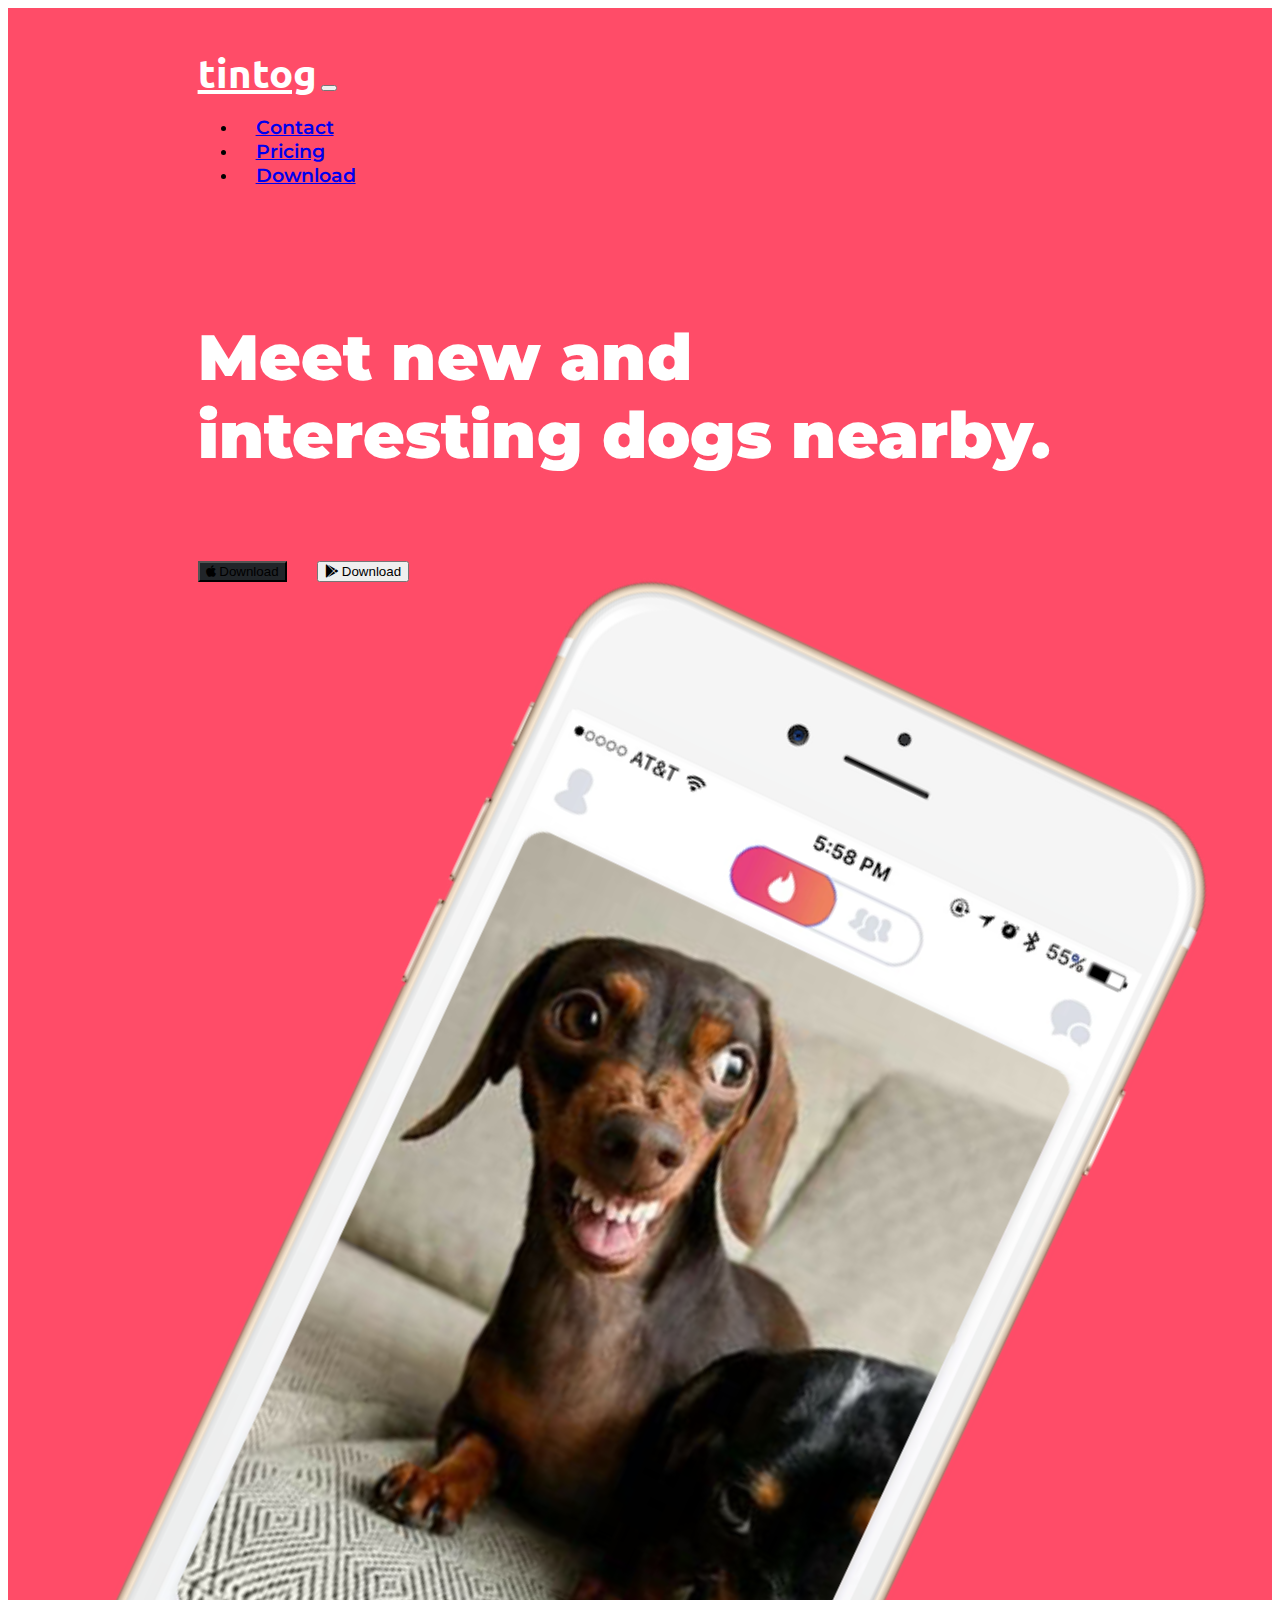
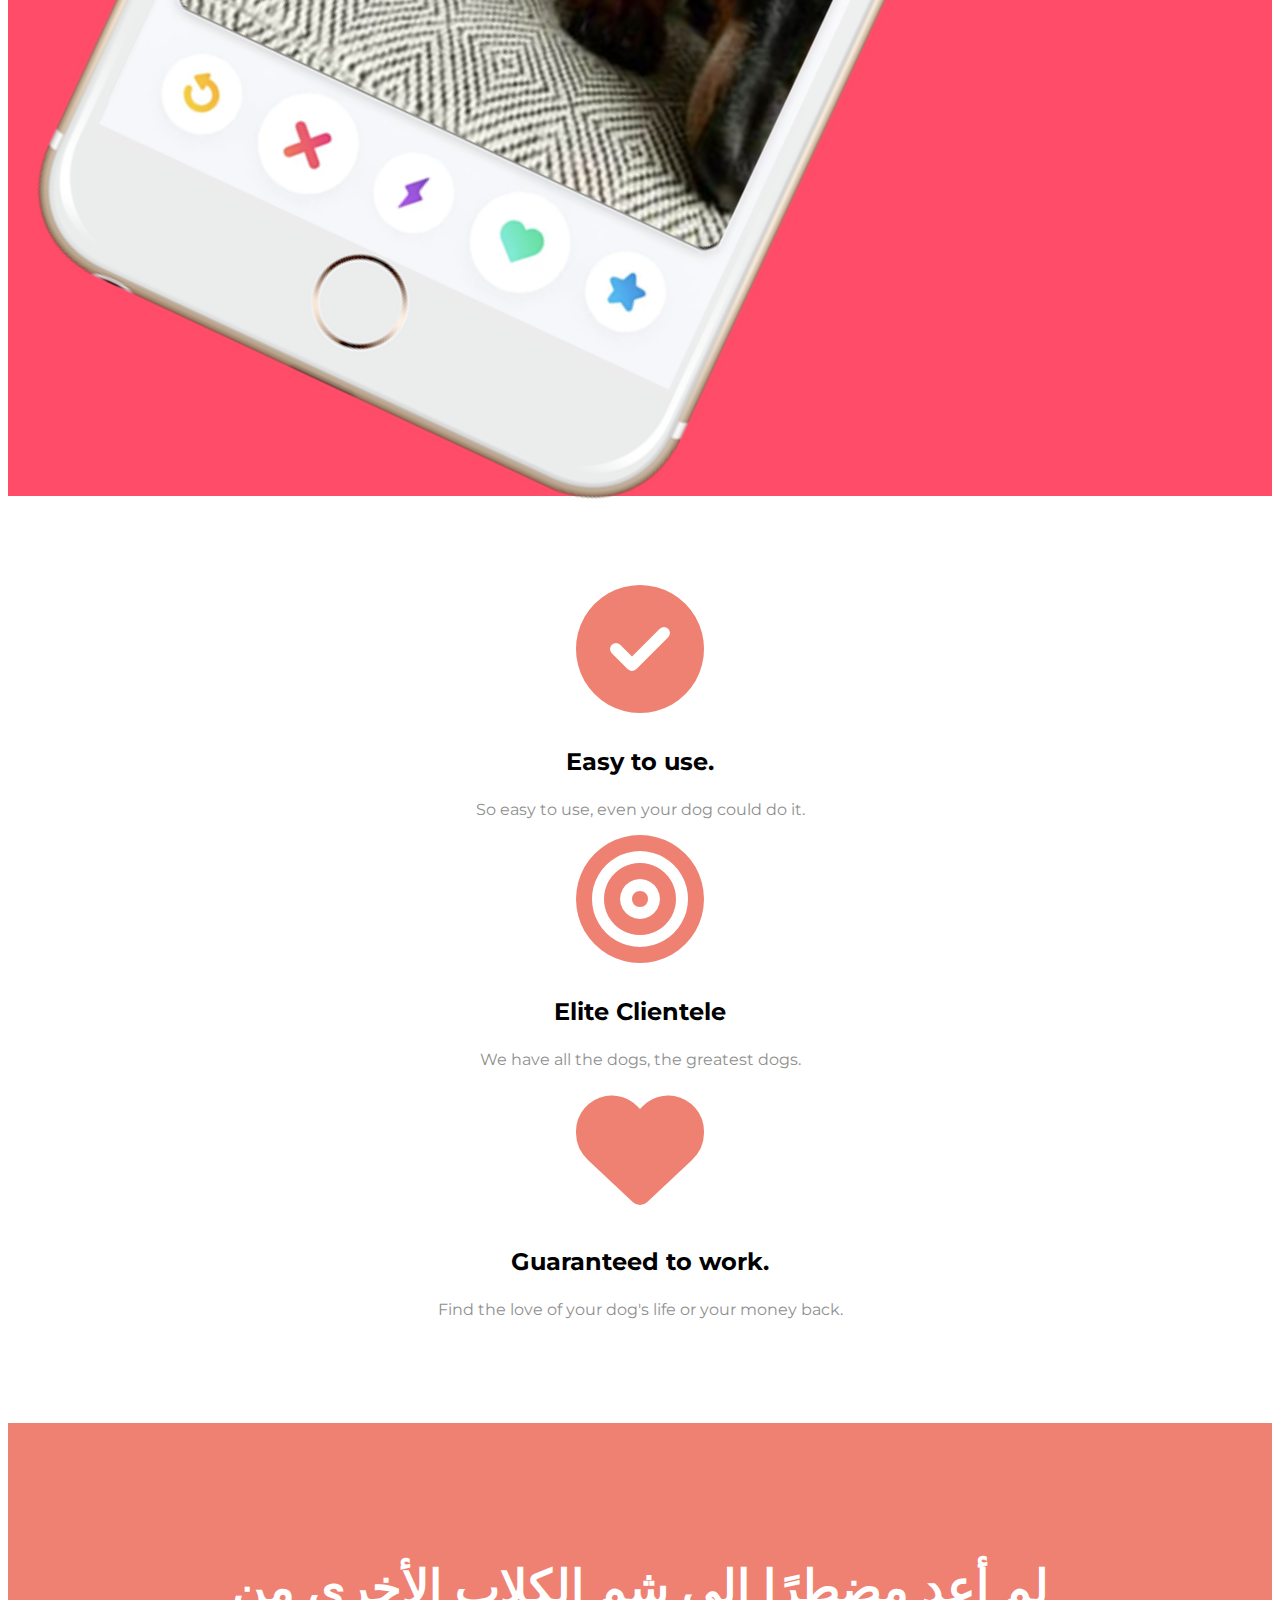
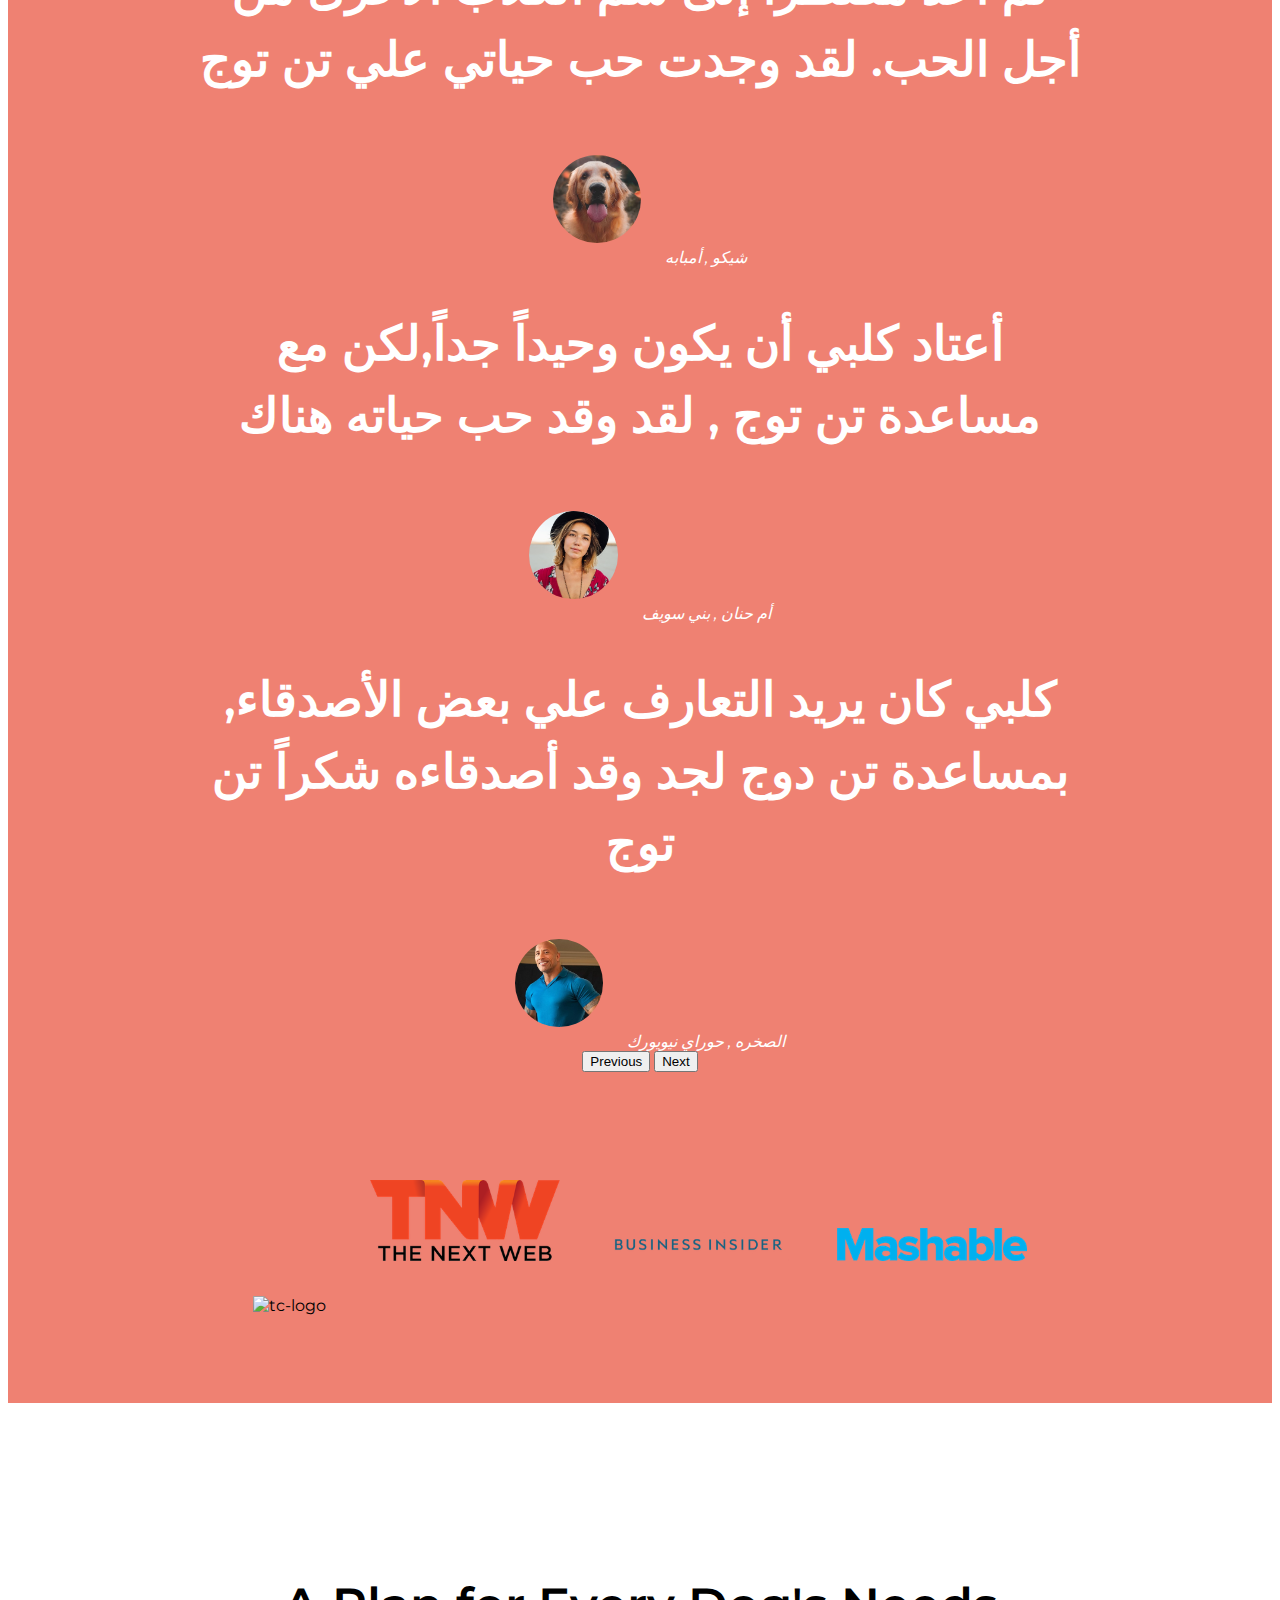
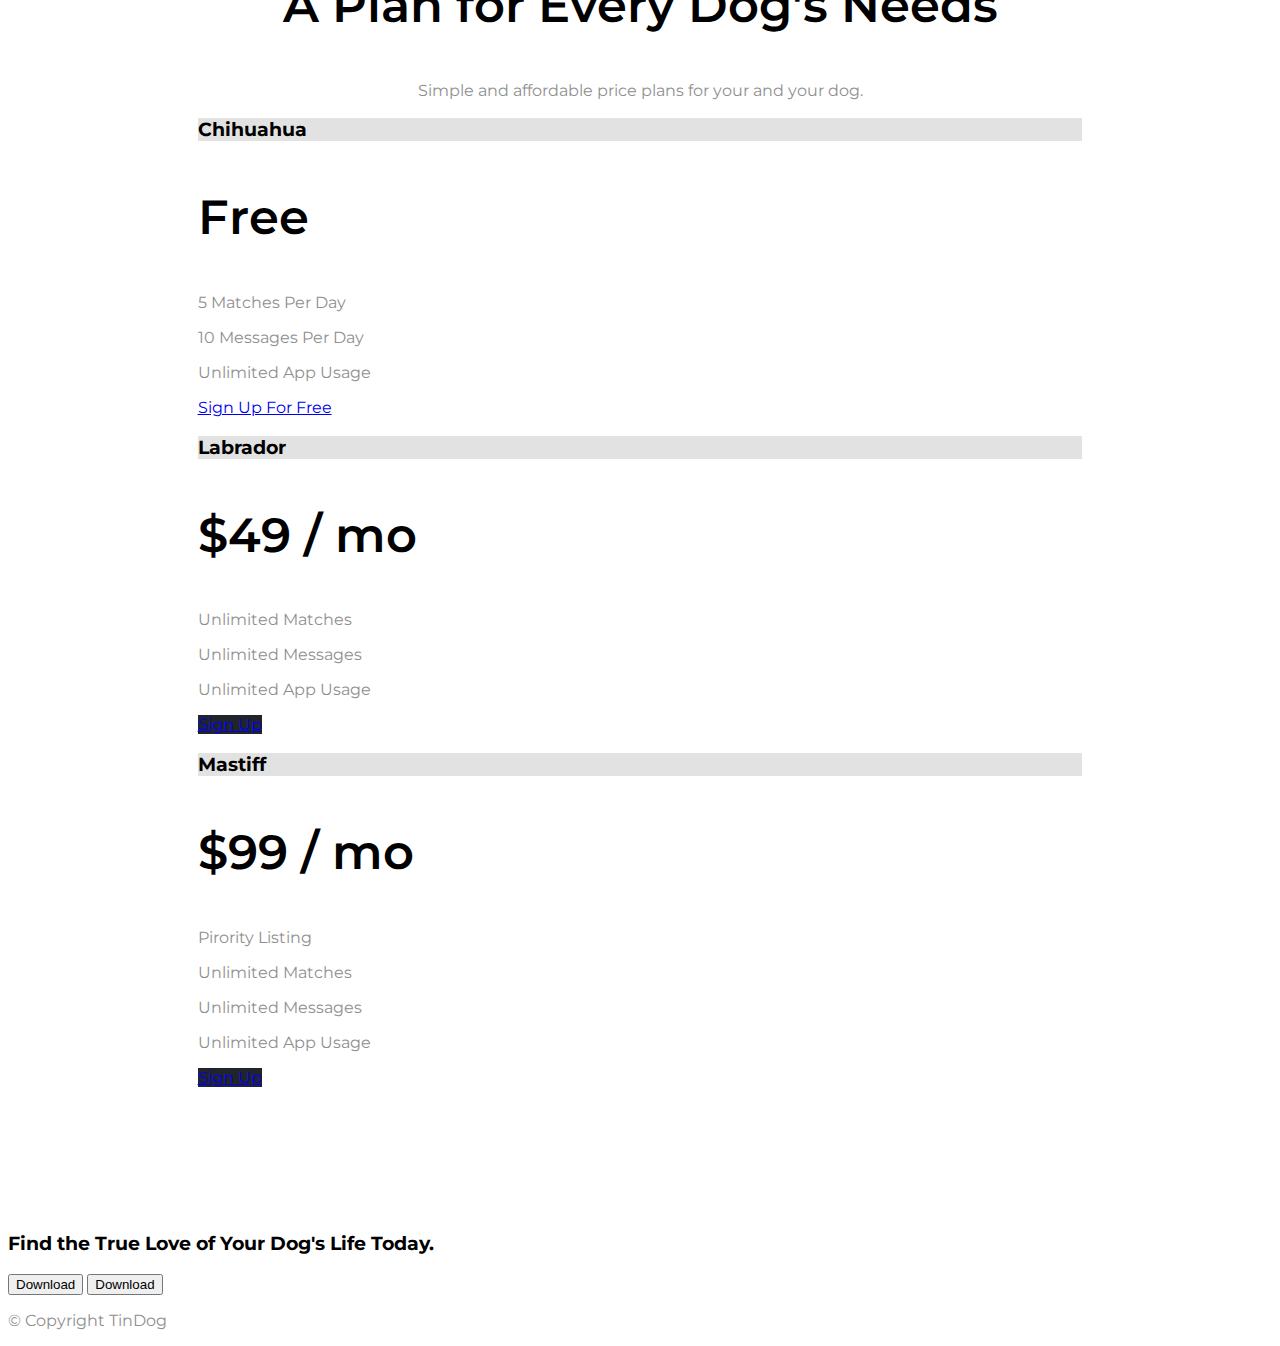
==== index.html @ cb342363 "TinTog-Website-Upload" ====
<!DOCTYPE html>
<html>

    <head>
        <meta charset="utf-8">
        <title>TinTog</title>
        <link rel="stylesheet" href="css/styles.css">
        <script
            src="https://cdn.jsdelivr.net/npm/bootstrap@5.1.3/dist/js/bootstrap.bundle.min.js"
            integrity="sha384-ka7Sk0Gln4gmtz2MlQnikT1wXgYsOg+OMhuP+IlRH9sENBO0LRn5q+8nbTov4+1p"
            crossorigin="anonymous"></script>
        <link rel="preconnect" href="https://fonts.googleapis.com">
        <link
            rel="preconnect"
            href="https://fonts.gstatic.com"
            crossorigin="crossorigin">
        <link
            href="https://fonts.googleapis.com/css2?family=Montserrat:wght@600;700;900&family=Ubuntu:wght@700&display=swap"
            rel="stylesheet">
        <link
            rel="stylesheet"
            href="https://cdnjs.cloudflare.com/ajax/libs/font-awesome/6.1.1/css/all.min.css">
        <link
            href="https://cdn.jsdelivr.net/npm/bootstrap@5.1.3/dist/css/bootstrap.min.css"
            rel="stylesheet"
            integrity="sha384-1BmE4kWBq78iYhFldvKuhfTAU6auU8tT94WrHftjDbrCEXSU1oBoqyl2QvZ6jIW3"
            crossorigin="anonymous">
    </head>

    <body>

        <section id="title">
            <div class="container-fluid">
                <!-- Nav Bar -->
                <nav class="navbar navbar-expand-lg navbar-light">
                    <a class="navbar-brand" href="">tintog</a>
                    <button
                        class="navbar-toggler"
                        type="button"
                        data-bs-toggle="collapse"
                        data-bs-target="#navbarTogglerDemo01"
                        aria-controls="navbarTogglerDemo01"
                        aria-expanded="false"
                        aria-label="Toggle navigation">
                        <span class="navbar-toggler-icon"></span>
                    </button>
                    <div class="collapse navbar-collapse" id="navbarTogglerDemo01">
                        <ul class="navbar-nav ms-auto">
                            <li class="nav-item">
                                <a class="nav-link" href="#testimonials">Contact</a>
                            </li>
                            <li class="nav-item">
                                <a class="nav-link" href="#">Pricing</a>
                            </li>
                            <li class="nav-item">
                                <a class="nav-link" href="#">Download</a>
                            </li>

                        </ul>
                    </div>
                </nav>
                <!-- Title -->

                <div class="row">
                    <div class="col-lg-6">
                        <h1 id="h1-bt">Meet new and interesting dogs nearby.</h1>
                        <button class="btn btn-dark btn-lg download-button" type="button">
                            <i class="fa-brands fa-apple"></i>
                            Download</button>
                        <button class="btn btn-outline-light btn-lg download-button" type="button">
                            <i class="fa-brands fa-google-play"></i>
                            Download</button>
                    </div>
                    <div class="col-lg-4">
                        <img class="iphone-mockup" src="images/iphone6_2.png" alt="iphone-mockup">
                    </div>
                </div>

            </section>
        </div>

        <!-- Features -->

        <section id="features">
            <div class="row">
                <div class="feature-box col-lg-4">
                    <i class="fa-solid fa-circle-check fa-8x"></i>
                    <h3 class="h3-texts">Easy to use.</h3>
                    <p>So easy to use, even your dog could do it.</p>
                </div>

                <div class="feature-box col-lg-4">
                    <i class="fa-solid fa-bullseye fa-8x"></i>
                    <h3 class="h3-texts">Elite Clientele</h3>
                    <p>We have all the dogs, the greatest dogs.</p>
                </div>
                <div class="feature-box col-lg-4">
                    <i class="fa-solid fa-heart fa-8x"></i>
                    <h3 class="h3-texts">Guaranteed to work.</h3>
                    <p>Find the love of your dog's life or your money back.</p>
                </div>

            </div>
        </section>

        <!-- Testimonials -->

        <section id="testimonials">

            <div
                id="carouselExampleSlidesOnly"
                class="carousel slide"
                data-bs-ride="carousel"
                data-bs-interval="3000">
                <div class="carousel-inner">
                    <div class="carousel-item active">
                        <h2 class="testimonials-title">لم أعد مضطرًا إلى شم الكلاب الأخرى من أجل الحب. لقد وجدت حب حياتي علي تن توج
                        </h2>
                        <img class="testimonial-image" src="images/dog-img.jpg" alt="dog-profile">
                        <em>شيكو , أمبابه</em>
                    </div>
                    <div class="carousel-item">
                        <h2 class="testimonial-text">أعتاد كلبي أن يكون وحيداً جداً,لكن مع مساعدة تن توج , لقد وقد حب حياته هناك</h2>
                        <img class="testimonial-image" src="images/lady-img.jpg" alt="lady-profile">
                        <em>أم حنان , بني سويف</em>
                    </div>
                    <div class="carousel-item">
                        <h2 class="testimonial-text">كلبي كان يريد التعارف علي بعض الأصدقاء, بمساعدة تن دوج لجد وقد أصدقاءه شكراً تن توج </h2>
                        <img class="testimonial-image" src="images/the-rock.jpg" alt="Teen-profile">
                        <em>الصخره , حوراي نيويورك</em>
                    </div>
                </div>
                <button
                    class="carousel-control-prev"
                    type="button"
                    data-bs-target="#carouselExampleSlidesOnly"
                    data-bs-slide="prev">
                    <span class="carousel-control-prev-icon" aria-hidden="true"></span>
                    <span class="visually-hidden">Previous</span>
                </button>
                <button
                    class="carousel-control-next"
                    type="button"
                    data-bs-target="#carouselExampleSlidesOnly"
                    data-bs-slide="next">
                    <span class="carousel-control-next-icon" aria-hidden="true"></span>
                    <span class="visually-hidden">Next</span>
                </button>
            </div>

        </section>

        <!-- Press -->

        <section id="press">
            <img class="press-logo" src="images/techcrunch.png" alt="tc-logo">
            <img class="press-logo" src="images/tnw.png" alt="tnw-logo">
            <img class="press-logo" src="images/bizinsider.png" alt="biz-insider-logo">
            <img class="press-logo" src="images/mashable.png" alt="mashable-logo">

        </section>

        <!-- Pricing -->

        <section id="pricing">
            <h2 class="Pricing-starting">A Plan for Every Dog's Needs</h2>
          <p class="Pricing-starting">Simple and affordable price plans for your and your dog.</p>
            <div class="row row-cols-1 row-cols-md-3 row-cols-sm-12">
                <div class="col">
                  <div class="card text-center">
                    <div class="card-header">
                        <h3>Chihuahua</h3>
                      </div>
                    <div class="card-body">
                      <h2>Free</h2>
                      <p>5 Matches Per Day</p>
                      <p>10 Messages Per Day</p>
                      <p>Unlimited App Usage</p>
                      <a href="#" class="btn btn-lg btn-block btn-outline-dark">Sign Up For Free</a>
                    </div>
                  </div>
                </div>
                <div class="col">
                  <div class="card text-center">
                      <div class="card-header">
                        <h3>Labrador</h3>
                      </div>
                    <div class="card-body">

                        <h2>$49 / mo</h2>
                        <p>Unlimited Matches</p>
                        <p>Unlimited Messages</p>
                        <p>Unlimited App Usage</p>
                      <a href="#" class="btn  btn-lg btn-block btn-dark">Sign Up</a>
                    </div>
                  </div>
                </div>
                <div class="col">
                  <div class="card text-center">
                    <div class="card-header">
                        <h3>Mastiff</h3>
                      </div>
                    <div class="card-body">
                        <h2>$99 / mo</h2>
                        <p>Pirority Listing</p>
                        <p>Unlimited Matches</p>
                        <p>Unlimited Messages</p>
                        <p>Unlimited App Usage</p>
                        <a href="#" class="btn btn-lg btn-block btn-dark">Sign Up</a>
                      </div>
                    </div>
                  </div>
                </div>
                </section>

                <!-- Call to Action -->

                <section id="cta">

                    <h3>Find the True Love of Your Dog's Life Today.</h3>
                    <button type="button">Download</button>
                    <button type="button">Download</button>

                </section>

                <!-- Footer -->

                <footer id="footer">

                    <p>© Copyright TinDog</p>

                </footer>

            </body>

        </html>
---- css/styles.css ----
#title
{
    background-color:#ff4c68;
    font-family: 'Montserrat', sans-serif;
    font-weight:600;
}
body
{
    font-family: 'Montserrat', sans-serif;
}
.container-fluid
{
   padding: 3% 15% !important ; 


}
h2
{
    font-family:"Montserrat";
    font-weight:600;
    font-size: 3rem !important;
    line-height:1.5 !important;
}
.btn-dark
{
    background-color:rgb(53, 53, 53) !important;
}
.btn-dark:hover
{
    background-color: rgb(255, 255, 255) !important;
    border-color:white !important;
    color:rgb(0, 0, 0) !important;
} 
.navbar
{
    padding-bottom: 4.5rem !important;

}
.navbar-brand
{
    color: white !important;
    font-family: "Ubuntu" !important;
    font-weight: bold;
    font-size:2.5rem !important;
}
#h1-bt
{
    color:white !important;
    font-size:4em !important;
    font-family: 'Montserrat';
    font-weight:900;
}
.nav-item
{
    padding:0 18px;
}
.nav-link 
{
    font-size:1.2rem !important;
}
.download-button
{
    margin: 5% 3% 5% 0;
}
.iphone-mockup
{
    width:80%;
    transform:rotate(25deg);
    margin-left:70px;
}
.h3-texts
{
    font-family: 'Montserrat' !important;
    font-weight:700;
    font-size:1.5rem;
}
#features
{
    padding:7% 15%;
}
p 
{
    color:#8f8f8f;
}
.fa-circle-check
{
    color: #ef8172 !important;
    padding-bottom: 10px;
}
.fa-bullseye
{
    color: #ef8172 !important;
    padding-bottom: 10px;
}
.fa-heart
{
    color: #ef8172 !important;
    padding-bottom: 10px;
}
.feature-box
{
    text-align: center;
    
}
.fa-solid:hover
{
    color:#ff4c68 !important;
}

/* Testimonials Section */

#testimonials{
    padding:7% 15%;
    text-align: center;
    background-color:#ef8172;
    color:white;
}
.testimonial-image
{
    width: 10%;
    border-radius: 100%;
    margin: 20px;
}
#press
{
    background-color: #ef8172;
    text-align: center;
    padding-bottom: 3%;
} 
.press-logo
{
    width: 15%;
    margin: 20px 20px 50px;
}
.Pricing-starting
{
    text-align: center;

}
#pricing
{
    padding:10% 15%;
}
.btn-dark
{
    background-color:#212529 !important;
}
.btn-dark:hover
{
    border-color:black!important;
    border-style: solid !important;
}
.card-header
{
    background-color:rgb(226, 226, 226) !important;
}
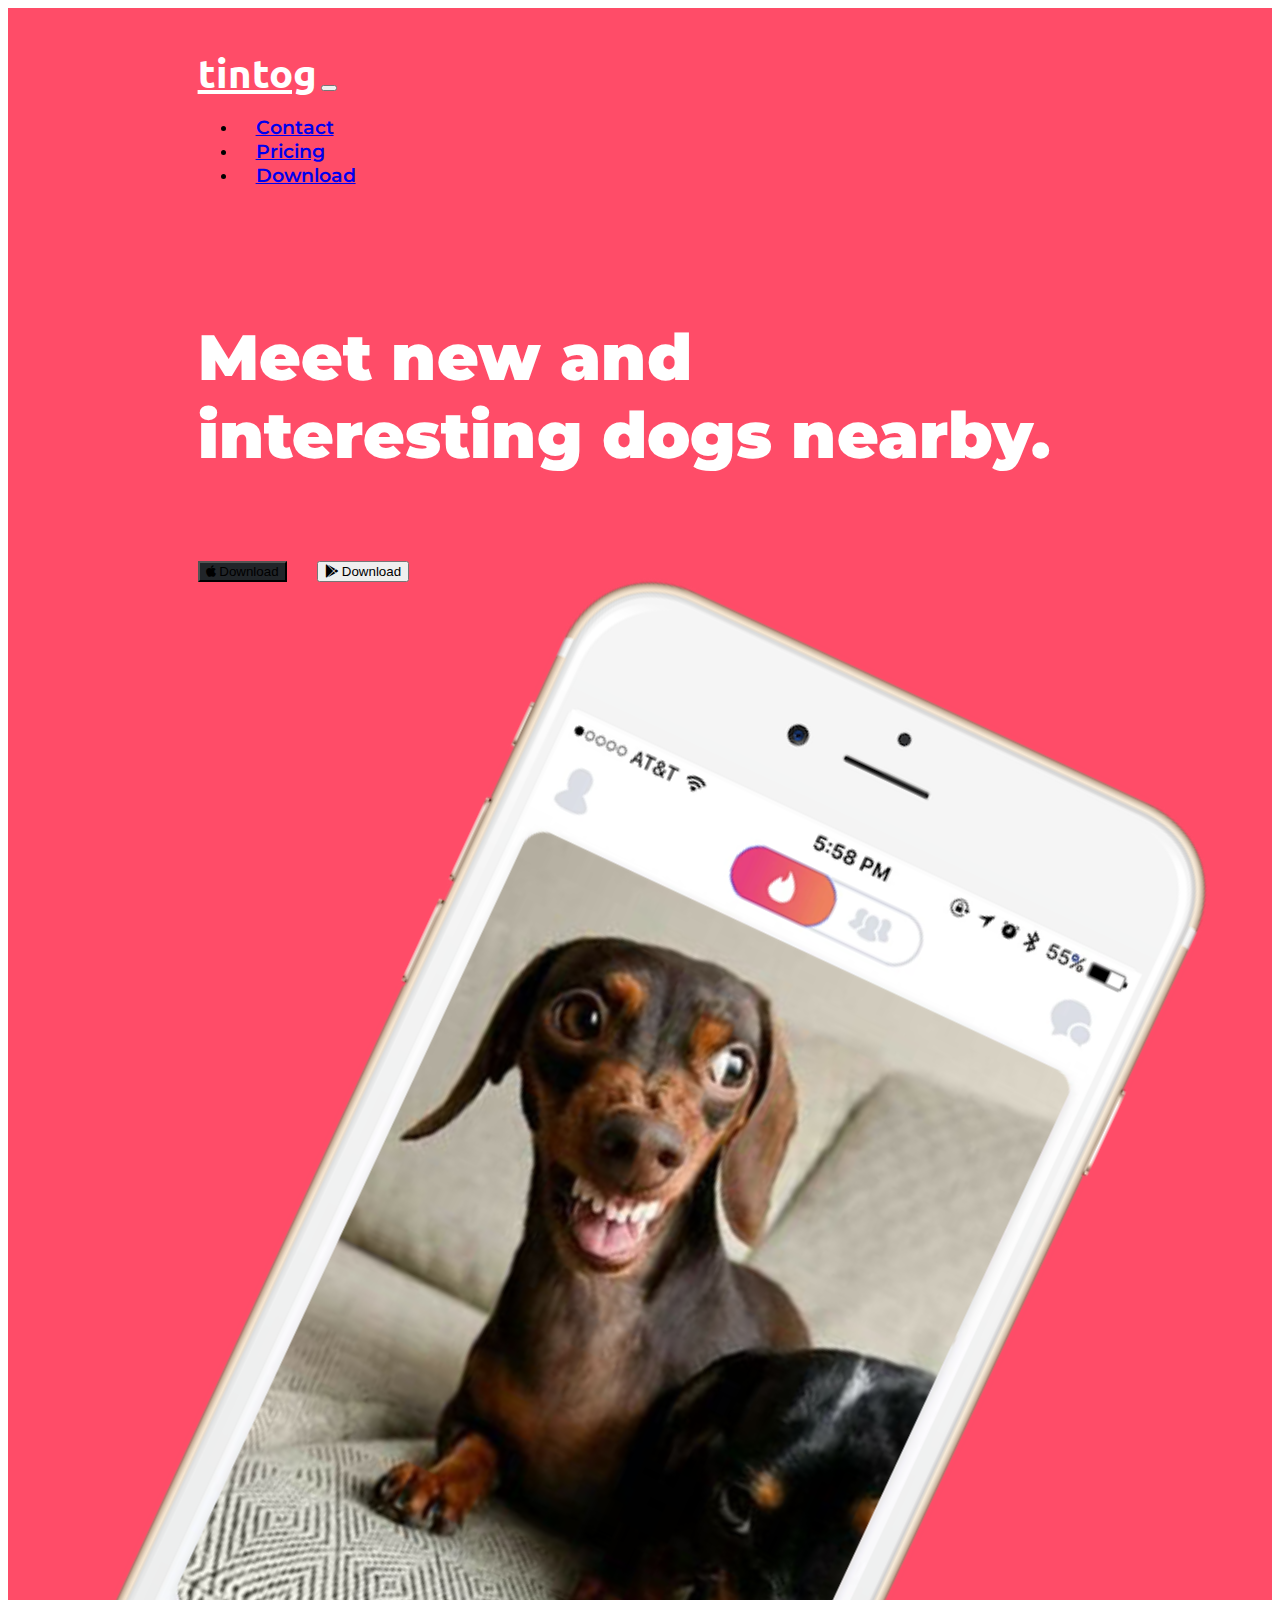
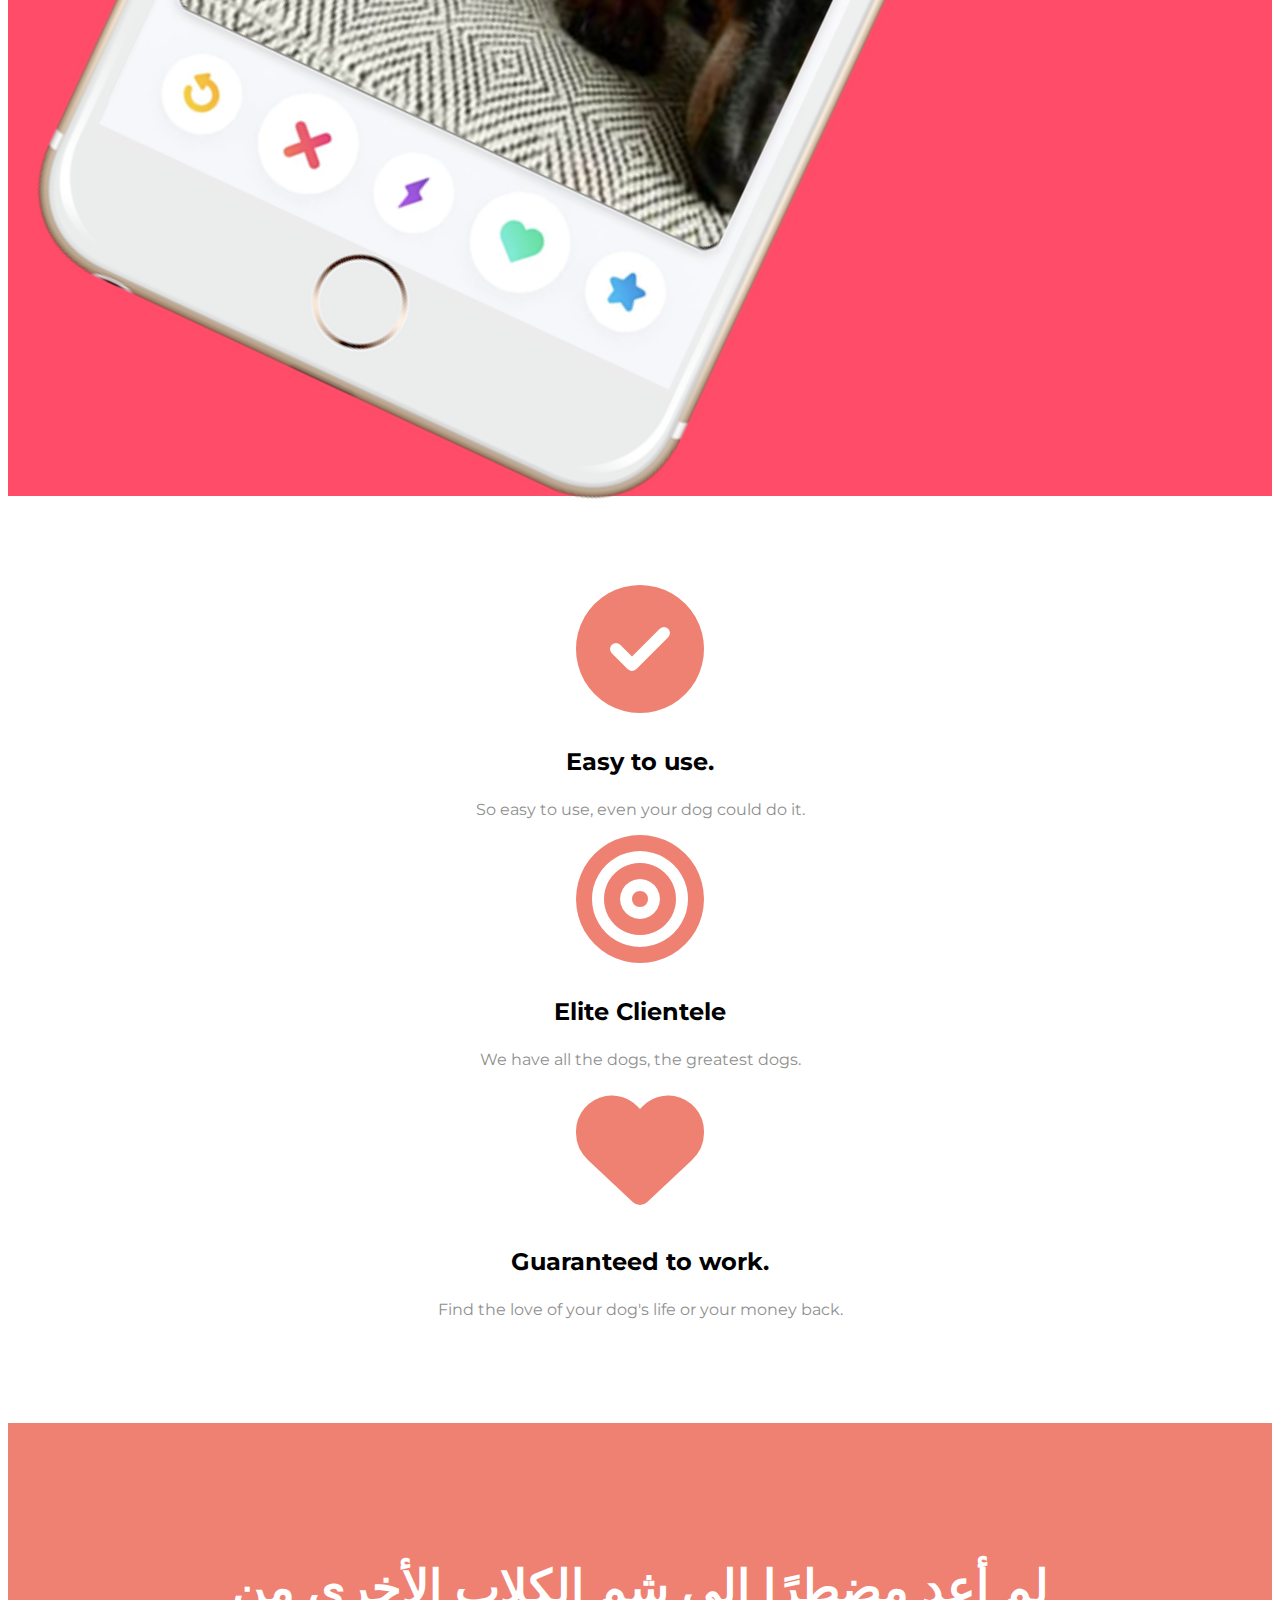
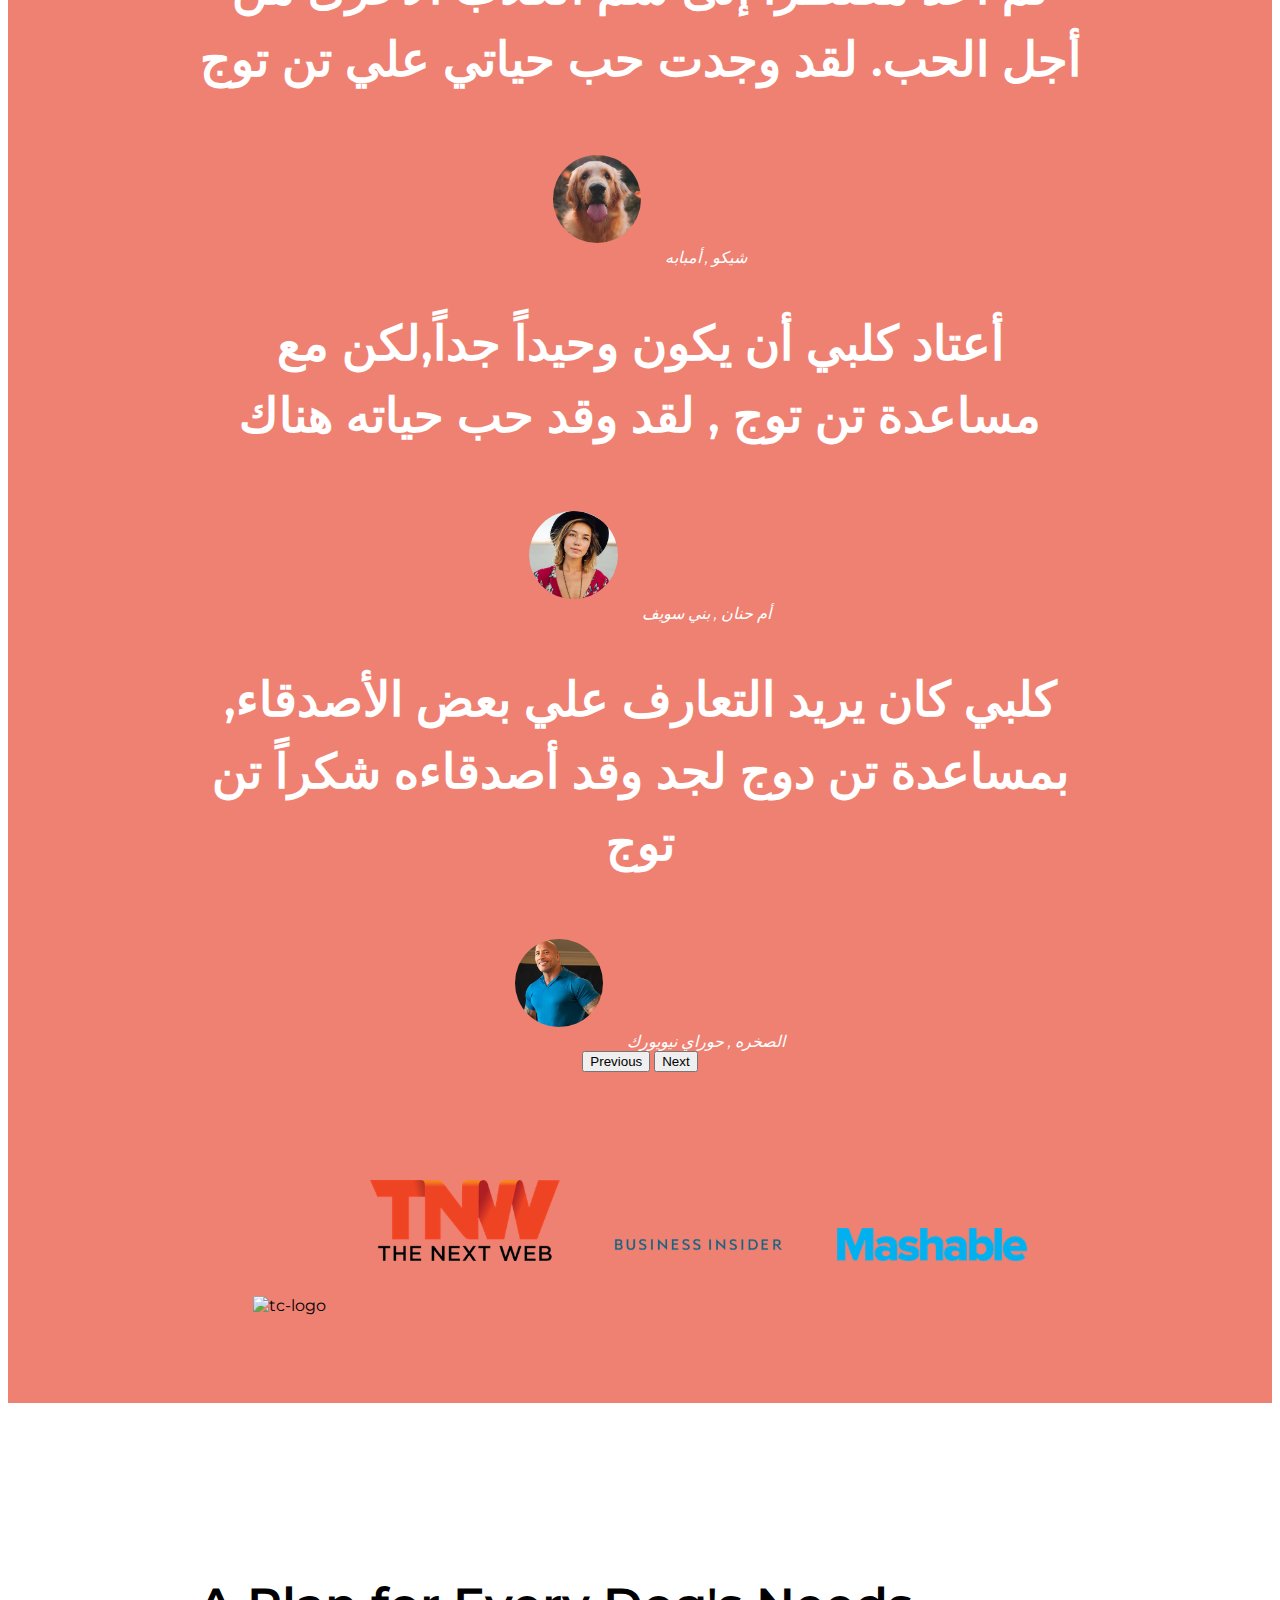
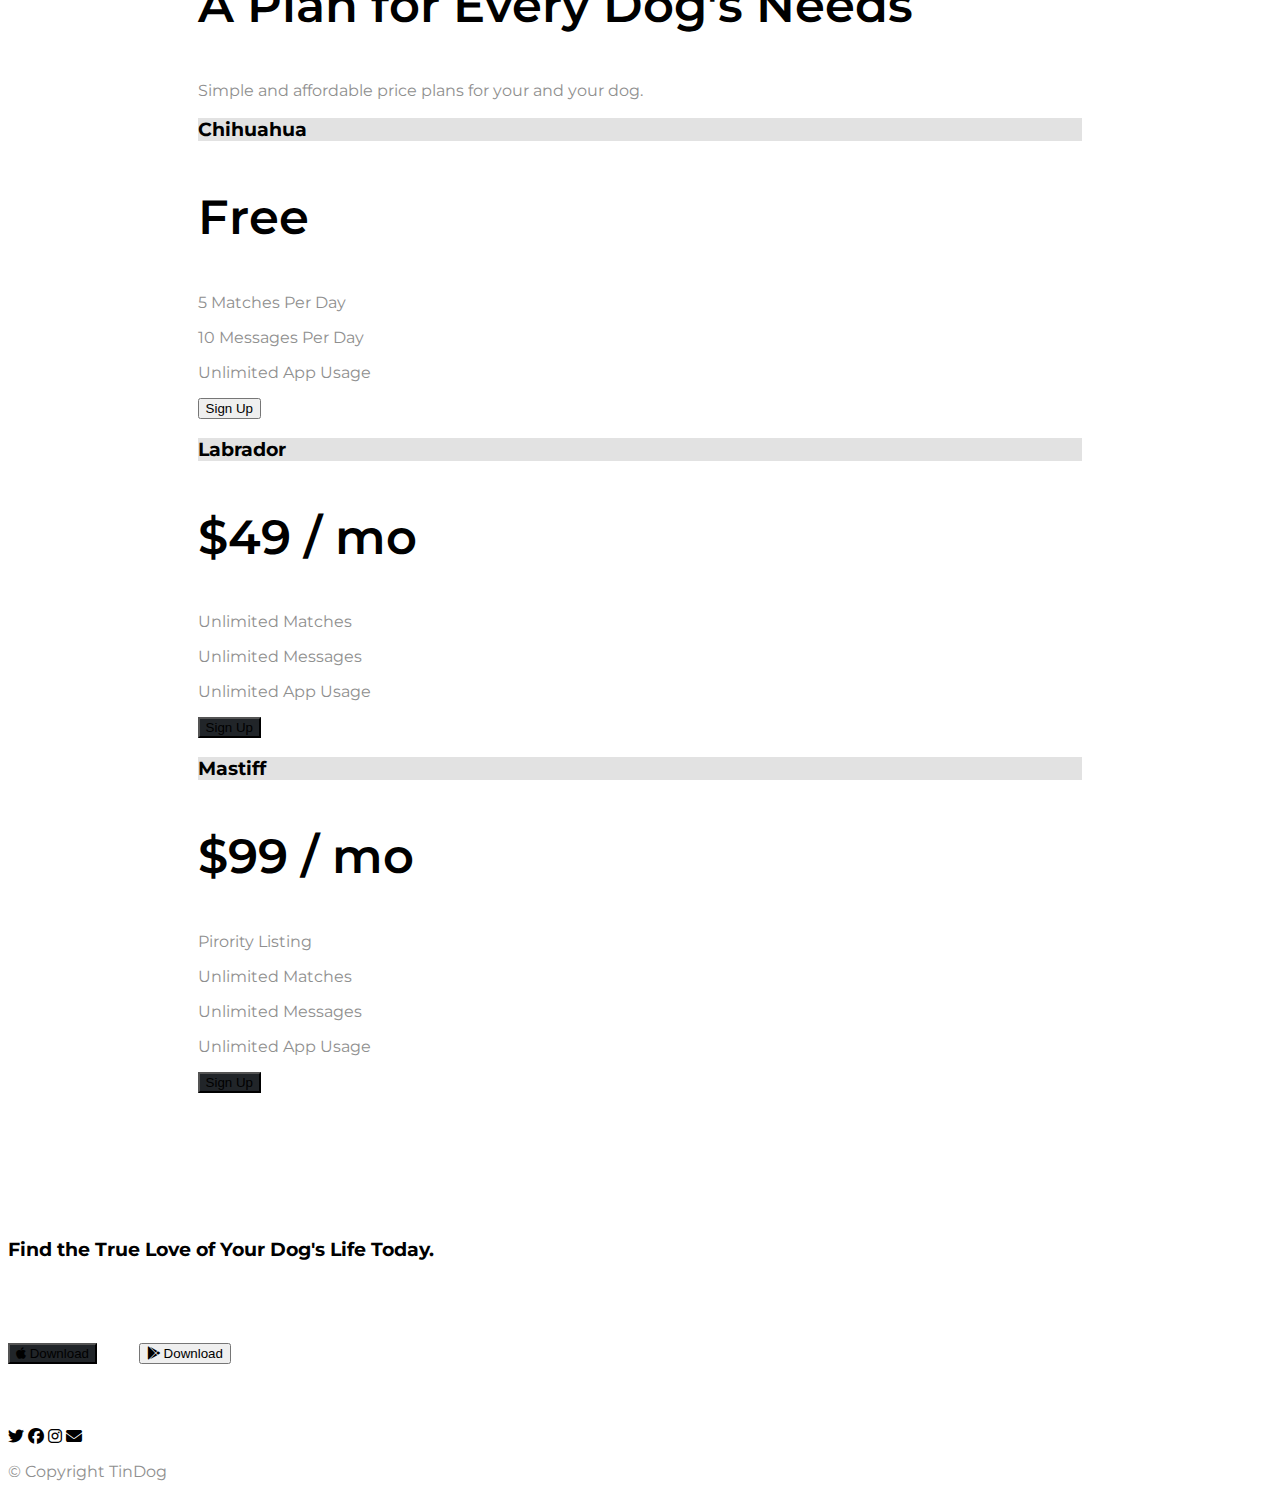
==== commit 45095f22: "Update index.html" ====
--- a/index.html
+++ b/index.html
@@ -47,13 +47,13 @@
                     <div class="collapse navbar-collapse" id="navbarTogglerDemo01">
                         <ul class="navbar-nav ms-auto">
                             <li class="nav-item">
-                                <a class="nav-link" href="#testimonials">Contact</a>
+                                <a class="nav-link" href="#footer">Contact</a>
                             </li>
                             <li class="nav-item">
-                                <a class="nav-link" href="#">Pricing</a>
+                                <a class="nav-link" href="#pricing">Pricing</a>
                             </li>
                             <li class="nav-item">
-                                <a class="nav-link" href="#">Download</a>
+                                <a class="nav-link" href="#cta">Download</a>
                             </li>
 
                         </ul>
@@ -162,75 +162,91 @@
 
         <!-- Pricing -->
 
-        <section id="pricing">
-            <h2 class="Pricing-starting">A Plan for Every Dog's Needs</h2>
-          <p class="Pricing-starting">Simple and affordable price plans for your and your dog.</p>
-            <div class="row row-cols-1 row-cols-md-3 row-cols-sm-12">
-                <div class="col">
-                  <div class="card text-center">
-                    <div class="card-header">
-                        <h3>Chihuahua</h3>
-                      </div>
-                    <div class="card-body">
-                      <h2>Free</h2>
-                      <p>5 Matches Per Day</p>
-                      <p>10 Messages Per Day</p>
-                      <p>Unlimited App Usage</p>
-                      <a href="#" class="btn btn-lg btn-block btn-outline-dark">Sign Up For Free</a>
-                    </div>
-                  </div>
-                </div>
-                <div class="col">
-                  <div class="card text-center">
-                      <div class="card-header">
-                        <h3>Labrador</h3>
-                      </div>
-                    <div class="card-body">
-
-                        <h2>$49 / mo</h2>
-                        <p>Unlimited Matches</p>
-                        <p>Unlimited Messages</p>
-                        <p>Unlimited App Usage</p>
-                      <a href="#" class="btn  btn-lg btn-block btn-dark">Sign Up</a>
-                    </div>
-                  </div>
-                </div>
-                <div class="col">
-                  <div class="card text-center">
-                    <div class="card-header">
-                        <h3>Mastiff</h3>
-                      </div>
-                    <div class="card-body">
-                        <h2>$99 / mo</h2>
-                        <p>Pirority Listing</p>
-                        <p>Unlimited Matches</p>
-                        <p>Unlimited Messages</p>
-                        <p>Unlimited App Usage</p>
-                        <a href="#" class="btn btn-lg btn-block btn-dark">Sign Up</a>
-                      </div>
-                    </div>
-                  </div>
-                </div>
+        <section class="white-section" id="pricing">
+
+            <h2 class="section-heading">A Plan for Every Dog's Needs</h2>
+            <p>Simple and affordable price plans for your and your dog.</p>
+        
+            <div class="row">
+        
+              <div class="pricing-column col-lg-4 col-md-6">
+                <div class="card">
+                  <div class="card-header">
+                    <h3>Chihuahua</h3>
+                  </div>
+                  <div class="card-body">
+                    <h2 class="price-text">Free</h2>
+                    <p>5 Matches Per Day</p>
+                    <p>10 Messages Per Day</p>
+                    <p>Unlimited App Usage</p>
+                    <button class="btn btn-lg btn-block btn-outline-dark" type="button">Sign Up</button>
+                  </div>
+                </div>
+              </div>
+        
+              <div class="pricing-column col-lg-4 col-md-6">
+                <div class="card">
+                  <div class="card-header">
+                    <h3>Labrador</h3>
+                  </div>
+                  <div class="card-body">
+                    <h2 class="price-text">$49 / mo</h2>
+                    <p>Unlimited Matches</p>
+                    <p>Unlimited Messages</p>
+                    <p>Unlimited App Usage</p>
+                    <button class="btn btn-lg btn-block btn-dark" type="button">Sign Up</button>
+                  </div>
+                </div>
+              </div>
+        
+              <div class="pricing-column col-lg-4">
+                <div class="card">
+                  <div class="card-header">
+                    <h3>Mastiff</h3>
+                  </div>
+                  <div class="card-body">
+                    <h2 class="price-text">$99 / mo</h2>
+                    <p>Pirority Listing</p>
+                    <p>Unlimited Matches</p>
+                    <p>Unlimited Messages</p>
+                    <p>Unlimited App Usage</p>
+                    <button class="btn btn-lg btn-block btn-dark" type="button">Sign Up</button>
+        
+                  </div>
+                </div>
+              </div>
+        
+        
+        
+            </div>
+        
+          </section>
+
+                <!-- Call to Action -->
+
+                <section id="cta">
+
+                    <h3 class="cta-text">Find the True Love of Your Dog's Life Today.</h3>
+                    <button class="btn btn-dark btn-lg download-button" type="button">
+                        <i class="fa-brands fa-apple"></i>
+                        Download</button>
+                    <button class="btn btn-outline-light btn-lg download-button" type="button">
+                        <i class="fa-brands fa-google-play"></i>
+                        Download</button>
+
                 </section>
 
-                <!-- Call to Action -->
-
-                <section id="cta">
-
-                    <h3>Find the True Love of Your Dog's Life Today.</h3>
-                    <button type="button">Download</button>
-                    <button type="button">Download</button>
-
-                </section>
-
                 <!-- Footer -->
 
                 <footer id="footer">
-
+                    <i class="fa-brands fa-twitter footer-icon"></i>
+                    <i class="fa-brands fa-facebook footer-icon"></i>
+                    <i class="fa-brands fa-instagram footer-icon"></i>
+                    <i class="fa-solid fa-envelope footer-icon fa-1x"></i>
                     <p>© Copyright TinDog</p>
 
                 </footer>
 
             </body>
 
-        </html>+        </html>
